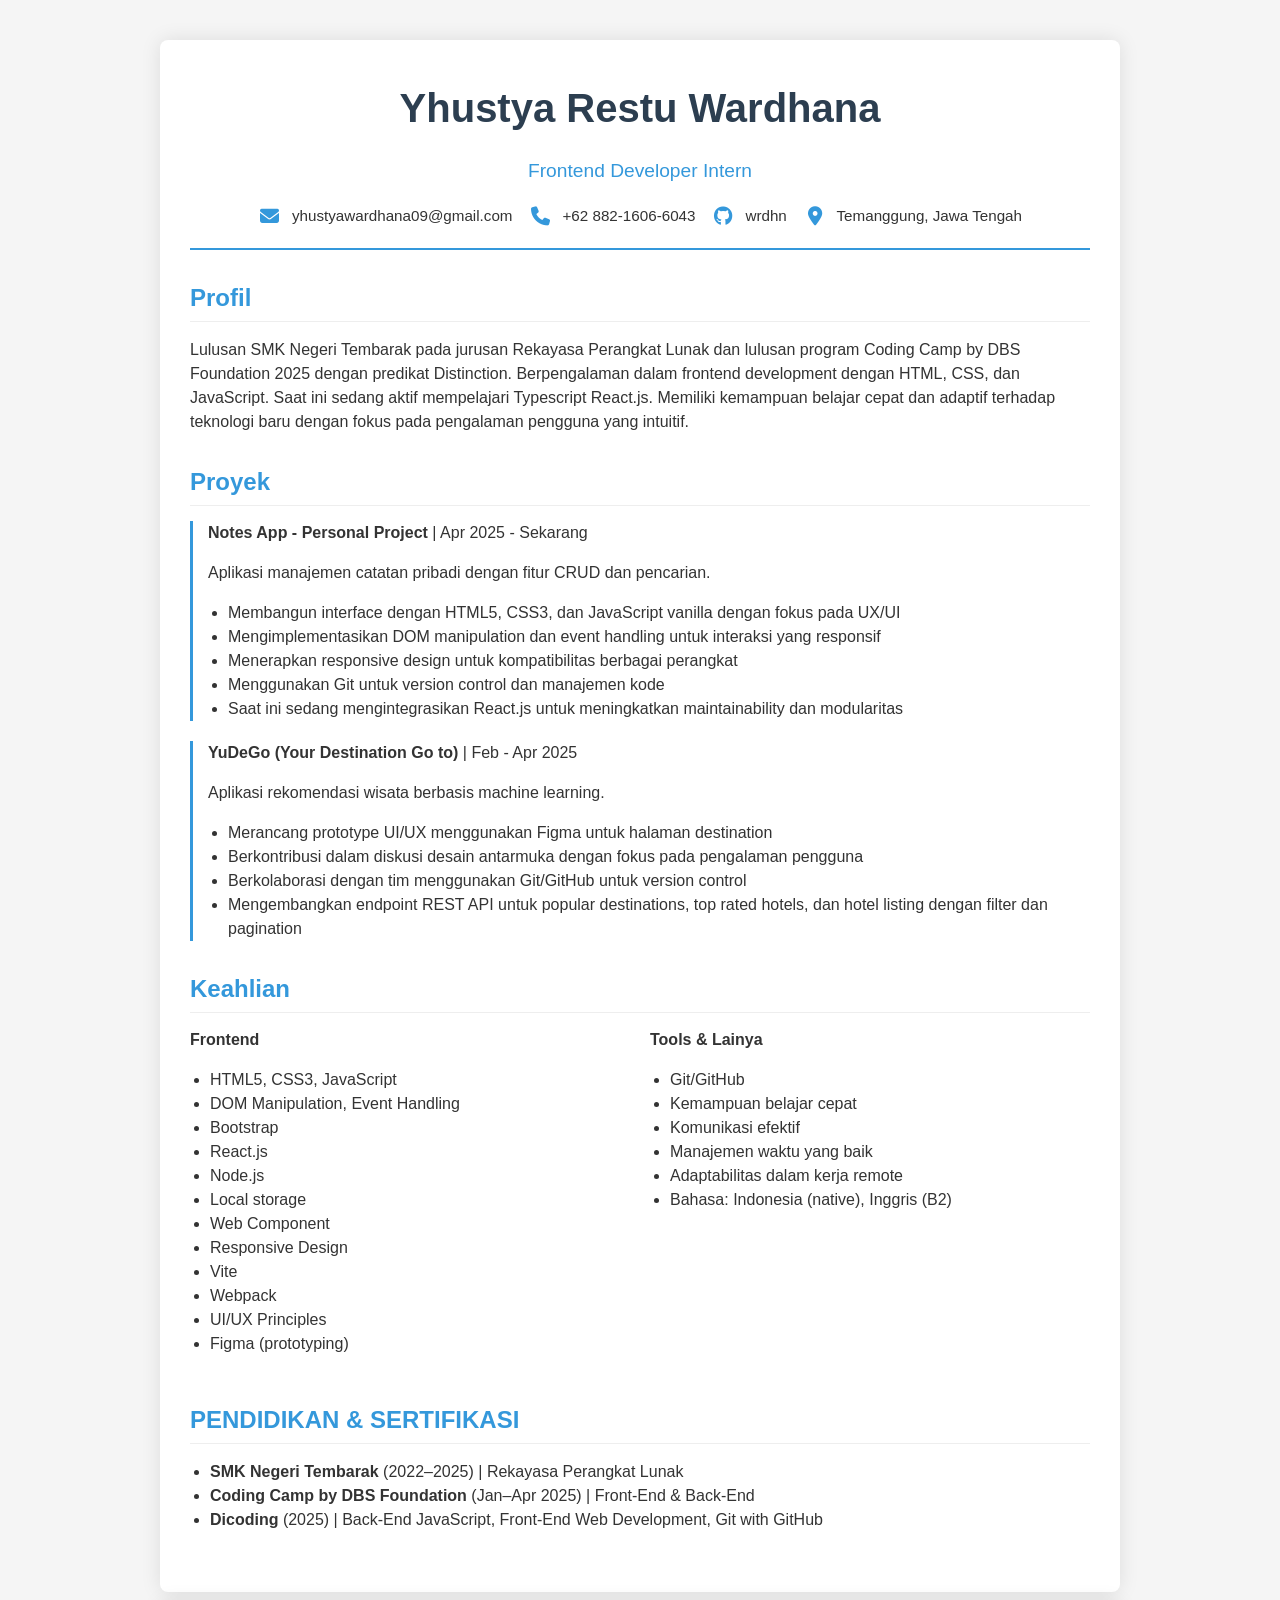
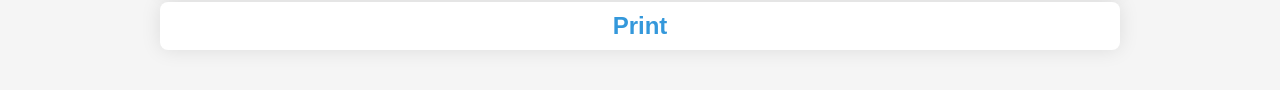
==== index.html @ 325cbacb "Refactor index.html for improved layout, responsiveness, and accessibility" ====
<!DOCTYPE html>
<html lang="id">
  <head>
    <meta charset="UTF-8" />
    <meta name="viewport" content="width=device-width, initial-scale=1.0" />
    <title>CV Yhustya Restu Wardhana - Frontend Developer</title>
    <link
      rel="stylesheet"
      href="https://cdnjs.cloudflare.com/ajax/libs/font-awesome/6.5.0/css/all.min.css"
    />
    <style>
      body {
        font-family: "Segoe UI", Tahoma, Geneva, Verdana, sans-serif;
        background-color: #f5f5f5;
        color: #333;
        line-height: 1.5;
        margin: 0;
        padding: 0;
      }

      .container {
        max-width: 900px;
        margin-inline: auto;
        margin-top: 40px;
        margin-bottom: 10px;
        padding: 30px;
        background-color: #fff;
        box-shadow: 0 0 20px rgba(0, 0, 0, 0.1);
        border-radius: 8px;
      }

      header {
        text-align: center;
        margin-bottom: 30px;
        border-bottom: 2px solid #3498db;
        padding-bottom: 20px;
      }

      h1 {
        margin-block: 0.5rem;
        font-size: 2.5rem;
        color: #2c3e50;
      }

      .subtitle {
        font-size: 1.2rem;
        color: #3498db;
      }

      .contact-info {
        display: flex;
        flex-wrap: wrap;
        justify-content: center;
        align-items: center;
        gap: 1rem;
        margin-top: 10px;
        font-size: 0.95rem;
        color: #555;
      }

      .contact-info i {
        color: #3498db;
        margin-right: 6px;
      }

      .nav-link a {
        text-decoration: none;
        color: #333;
      }

      section {
        margin-bottom: 30px;
      }

      h2 {
        font-size: 1.5rem;
        color: #3498db;
        border-bottom: 1px solid #eee;
        padding-bottom: 5px;
        margin-bottom: 15px;
      }

      .project {
        margin-bottom: 20px;
        border-left: 3px solid #3498db;
        padding-left: 15px;
      }

      ul {
        padding-left: 20px;
      }

      .skills-columns {
        display: grid;
        grid-template-columns: 1fr 1fr;
        gap: 20px;
      }

      .btn-container {
        display: flex;
        justify-content: center;
        margin-top: 10px;
        margin-bottom: 40px;
      }

      .btn-container button {
        width: 960px;
        margin-inline: auto;
        padding: 10px;
        font-size: 1.5rem;
        font-weight: 700;
        background-color: #fff;
        color: #3498db;
        border: 0;
        box-shadow: 0 0 20px rgba(0, 0, 0, 0.1);
        border-radius: 8px;
      }

      .btn-container button:hover {
        background-color: #e7e7e7;
        color: #3498dbb6;
      }

      @media print {
        body {
          font-family: 'Times New Roman', Times, serif;
        }
        button {
          display: none;
        }
      }

      @media (max-width: 768px) {
        .container {
          margin-block: 0;
        }
        .contact-info {
          gap: 10px;
        }

        .skills-columns {
          grid-template-columns: 1fr;
        }

        .btn-container {
        margin-block: 10px;
        margin-inline: 5px;
      }
      }
    </style>
  </head>
  <body>
    <main class="container">
      <header>
        <h1>Yhustya Restu Wardhana</h1>
        <p class="subtitle">Frontend Developer Intern</p>
        <div class="contact-info">
          <span class="nav-link">
            <a href="mailto:yhustyawardhana09@email.com">
              <i class="fas fa-envelope fa-fw fa-lg"></i>
              yhustyawardhana09@gmail.com
            </a>
          </span>

          <span class="nav-link">
            <a href="https://wa.me/6288216066043">
              <i class="fas fa-phone fa-fw fa-lg"></i> +62 882-1606-6043
            </a>
          </span>

          <span class="nav-link">
            <a href="https://github.com/wrdhn">
              <i class="fab fa-github fa-fw fa-lg"></i> wrdhn
            </a>
          </span>

          <span class="nav-link">
            <a href="https://www.google.com/maps/search/Temanggung">
              <i class="fas fa-map-marker-alt fa-fw fa-lg"></i> Temanggung, Jawa
              Tengah
            </a>
          </span>
        </div>
      </header>

      <section>
        <h2>Profil</h2>
        <p>
          Lulusan SMK Negeri Tembarak pada jurusan Rekayasa Perangkat Lunak dan
          lulusan program Coding Camp by DBS Foundation 2025 dengan predikat
          Distinction. Berpengalaman dalam frontend development dengan HTML,
          CSS, dan JavaScript. Saat ini sedang aktif mempelajari Typescript React.js. Memiliki kemampuan
          belajar cepat dan adaptif terhadap teknologi baru dengan fokus pada
          pengalaman pengguna yang intuitif.
        </p>
      </section>

      <section>
        <h2>Proyek</h2>

        <div class="project">
          <strong>Notes App - Personal Project</strong> | Apr 2025 - Sekarang
          <p>
            Aplikasi manajemen catatan pribadi dengan fitur CRUD dan pencarian.
          </p>
          <ul>
            <li>
              Membangun interface dengan HTML5, CSS3, dan JavaScript vanilla
              dengan fokus pada UX/UI
            </li>
            <li>
              Mengimplementasikan DOM manipulation dan event handling untuk
              interaksi yang responsif
            </li>
            <li>
              Menerapkan responsive design untuk kompatibilitas berbagai
              perangkat
            </li>
            <li>Menggunakan Git untuk version control dan manajemen kode</li>
            <li>
              Saat ini sedang mengintegrasikan React.js untuk meningkatkan
              maintainability dan modularitas
            </li>
          </ul>
        </div>

        <div class="project">
          <strong>YuDeGo (Your Destination Go to)</strong> | Feb - Apr 2025
          <p>Aplikasi rekomendasi wisata berbasis machine learning.</p>
          <ul>
            <li>
              Merancang prototype UI/UX menggunakan Figma untuk halaman
              destination
            </li>
            <li>
              Berkontribusi dalam diskusi desain antarmuka dengan fokus pada
              pengalaman pengguna
            </li>
            <li>
              Berkolaborasi dengan tim menggunakan Git/GitHub untuk version
              control
            </li>
            <li>
              Mengembangkan endpoint REST API untuk popular destinations, top
              rated hotels, dan hotel listing dengan filter dan pagination
            </li>
          </ul>
        </div>
      </section>

      <section>
        <h2>Keahlian</h2>
        <div class="skills-columns">
          <div>
            <strong>Frontend </strong>
            <ul>
              <li>HTML5, CSS3, JavaScript</li>
              <li>DOM Manipulation, Event Handling</li>
              <li>Bootstrap</li>
              <li>React.js</li>
              <li>Node.js</li>
              <li>Local storage</li>
              <li>Web Component</li>
              <li>Responsive Design</li>
              <li>Vite</li>
              <li>Webpack</li>
              <li>UI/UX Principles</li>
              <li>Figma (prototyping)</li>
            </ul>
          </div>
          <div>
            <strong>Tools & Lainya</strong>
            <ul>
              <li>Git/GitHub</li>
              <li>Kemampuan belajar cepat</li>
              <li>Komunikasi efektif</li>
              <li>Manajemen waktu yang baik</li>
              <li>Adaptabilitas dalam kerja remote</li>
              <li>Bahasa: Indonesia (native), Inggris (B2)</li>
            </ul>
          </div>
        </div>
      </section>

      <section>
        <h2>PENDIDIKAN & SERTIFIKASI</h2>
        <ul>
          <li>
            <strong>SMK Negeri Tembarak</strong> (2022–2025) | Rekayasa
            Perangkat Lunak
          </li>
          <li>
            <strong>Coding Camp by DBS Foundation</strong> (Jan–Apr 2025) |
            Front-End & Back-End
          </li>
          <li>
            <strong>Dicoding</strong> (2025) | Back-End JavaScript, Front-End
            Web Development, Git with GitHub
          </li>
        </ul>
      </section>
    </main>
          <div class="btn-container">
        <button onclick="window.print()">Print</button>
      </div>

  </body>
</html>
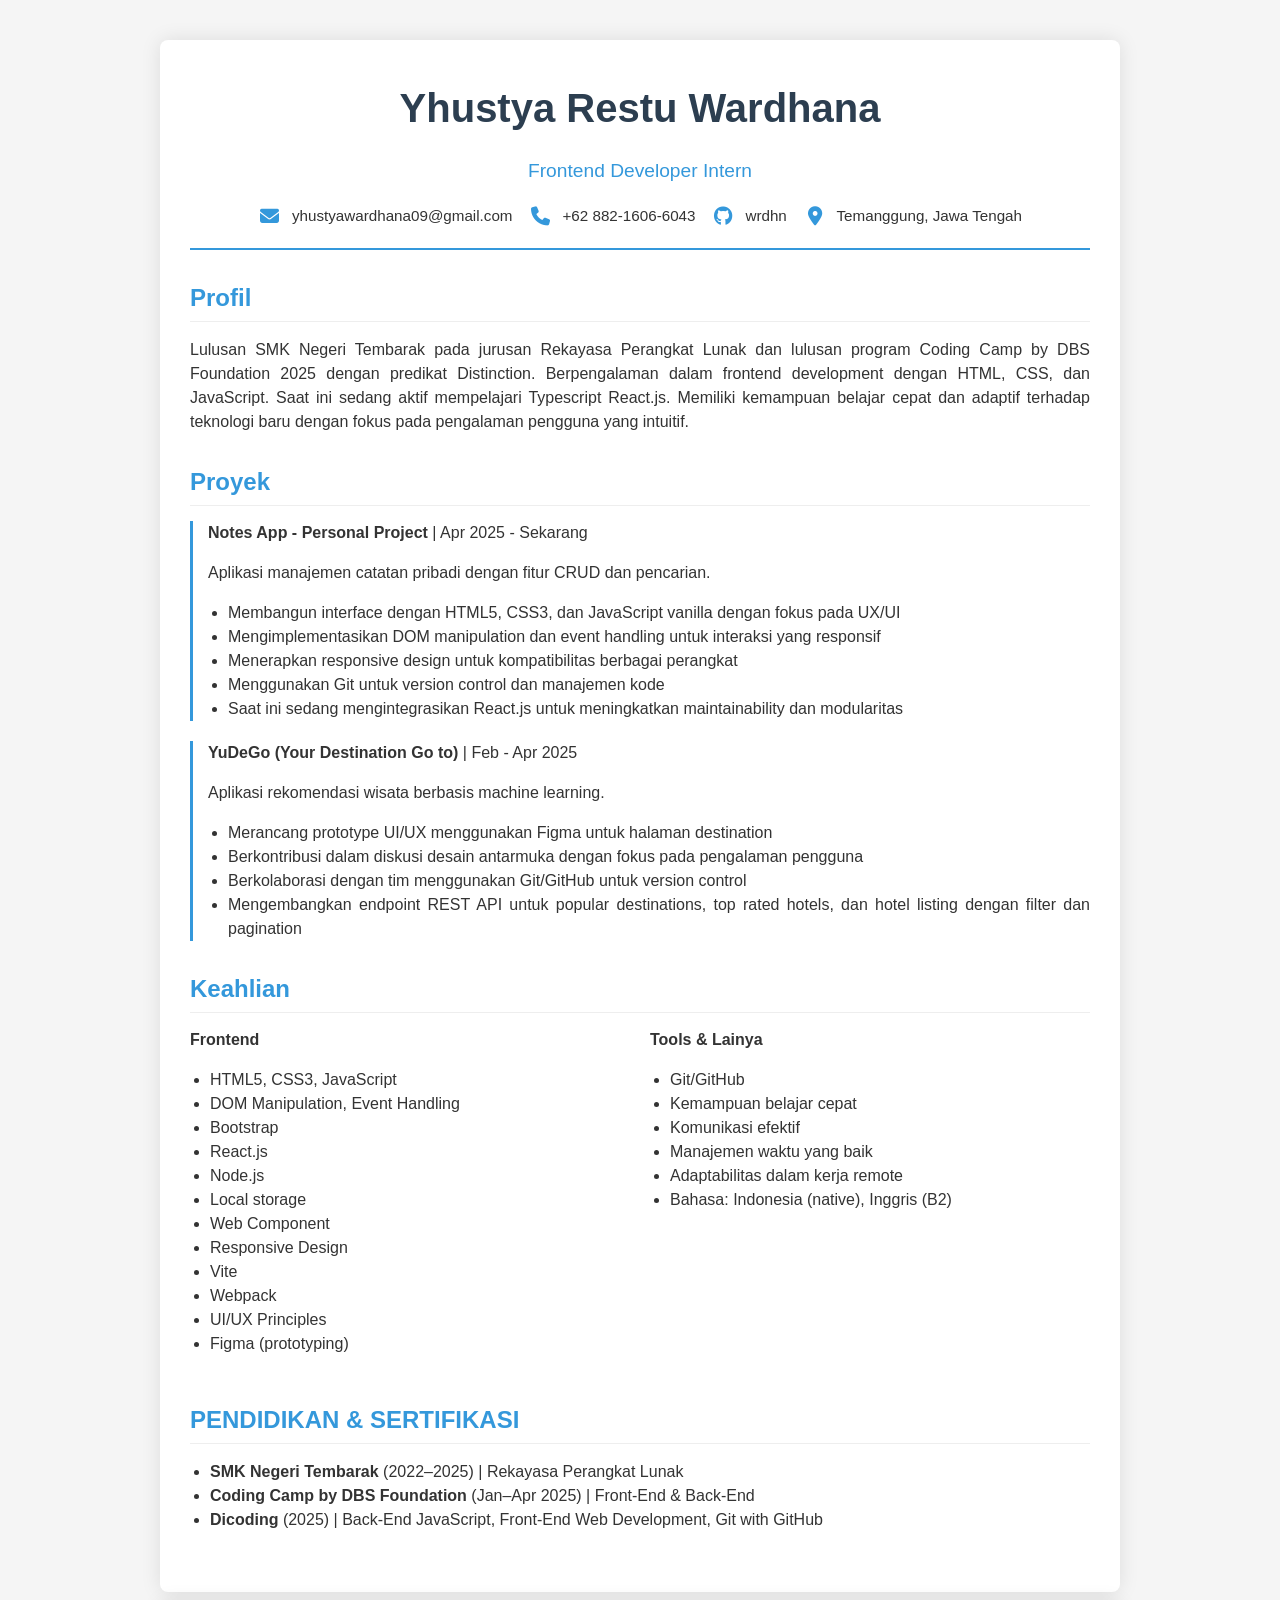
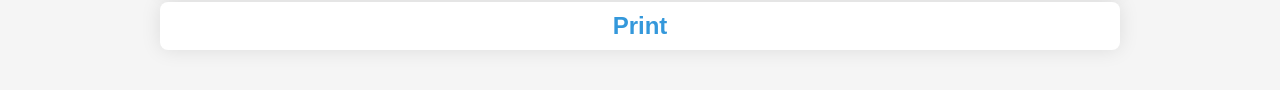
==== commit df86c443: "Refactor index.html for improved print styles, contact info layout, and text formatting" ====
--- a/index.html
+++ b/index.html
@@ -16,6 +16,7 @@
         line-height: 1.5;
         margin: 0;
         padding: 0;
+        text-align: justify;
       }
 
       .container {
@@ -123,8 +124,18 @@
 
       @media print {
         body {
-          font-family: 'Times New Roman', Times, serif;
-        }
+          font-family: "Times New Roman", Times, serif;
+        }
+        .contact-info {
+          flex-wrap: nowrap;
+          gap: 0.5;
+        }
+
+      .contact-info i {
+        margin-right: 2px;
+        font-size: 1rem;
+      }
+
         button {
           display: none;
         }
@@ -143,9 +154,9 @@
         }
 
         .btn-container {
-        margin-block: 10px;
-        margin-inline: 5px;
-      }
+          margin-block: 10px;
+          margin-inline: 5px;
+        }
       }
     </style>
   </head>
@@ -189,9 +200,9 @@
           Lulusan SMK Negeri Tembarak pada jurusan Rekayasa Perangkat Lunak dan
           lulusan program Coding Camp by DBS Foundation 2025 dengan predikat
           Distinction. Berpengalaman dalam frontend development dengan HTML,
-          CSS, dan JavaScript. Saat ini sedang aktif mempelajari Typescript React.js. Memiliki kemampuan
-          belajar cepat dan adaptif terhadap teknologi baru dengan fokus pada
-          pengalaman pengguna yang intuitif.
+          CSS, dan JavaScript. Saat ini sedang aktif mempelajari Typescript
+          React.js. Memiliki kemampuan belajar cepat dan adaptif terhadap
+          teknologi baru dengan fokus pada pengalaman pengguna yang intuitif.
         </p>
       </section>
 
@@ -300,9 +311,8 @@
         </ul>
       </section>
     </main>
-          <div class="btn-container">
-        <button onclick="window.print()">Print</button>
-      </div>
-
+    <div class="btn-container">
+      <button onclick="window.print()">Print</button>
+    </div>
   </body>
 </html>
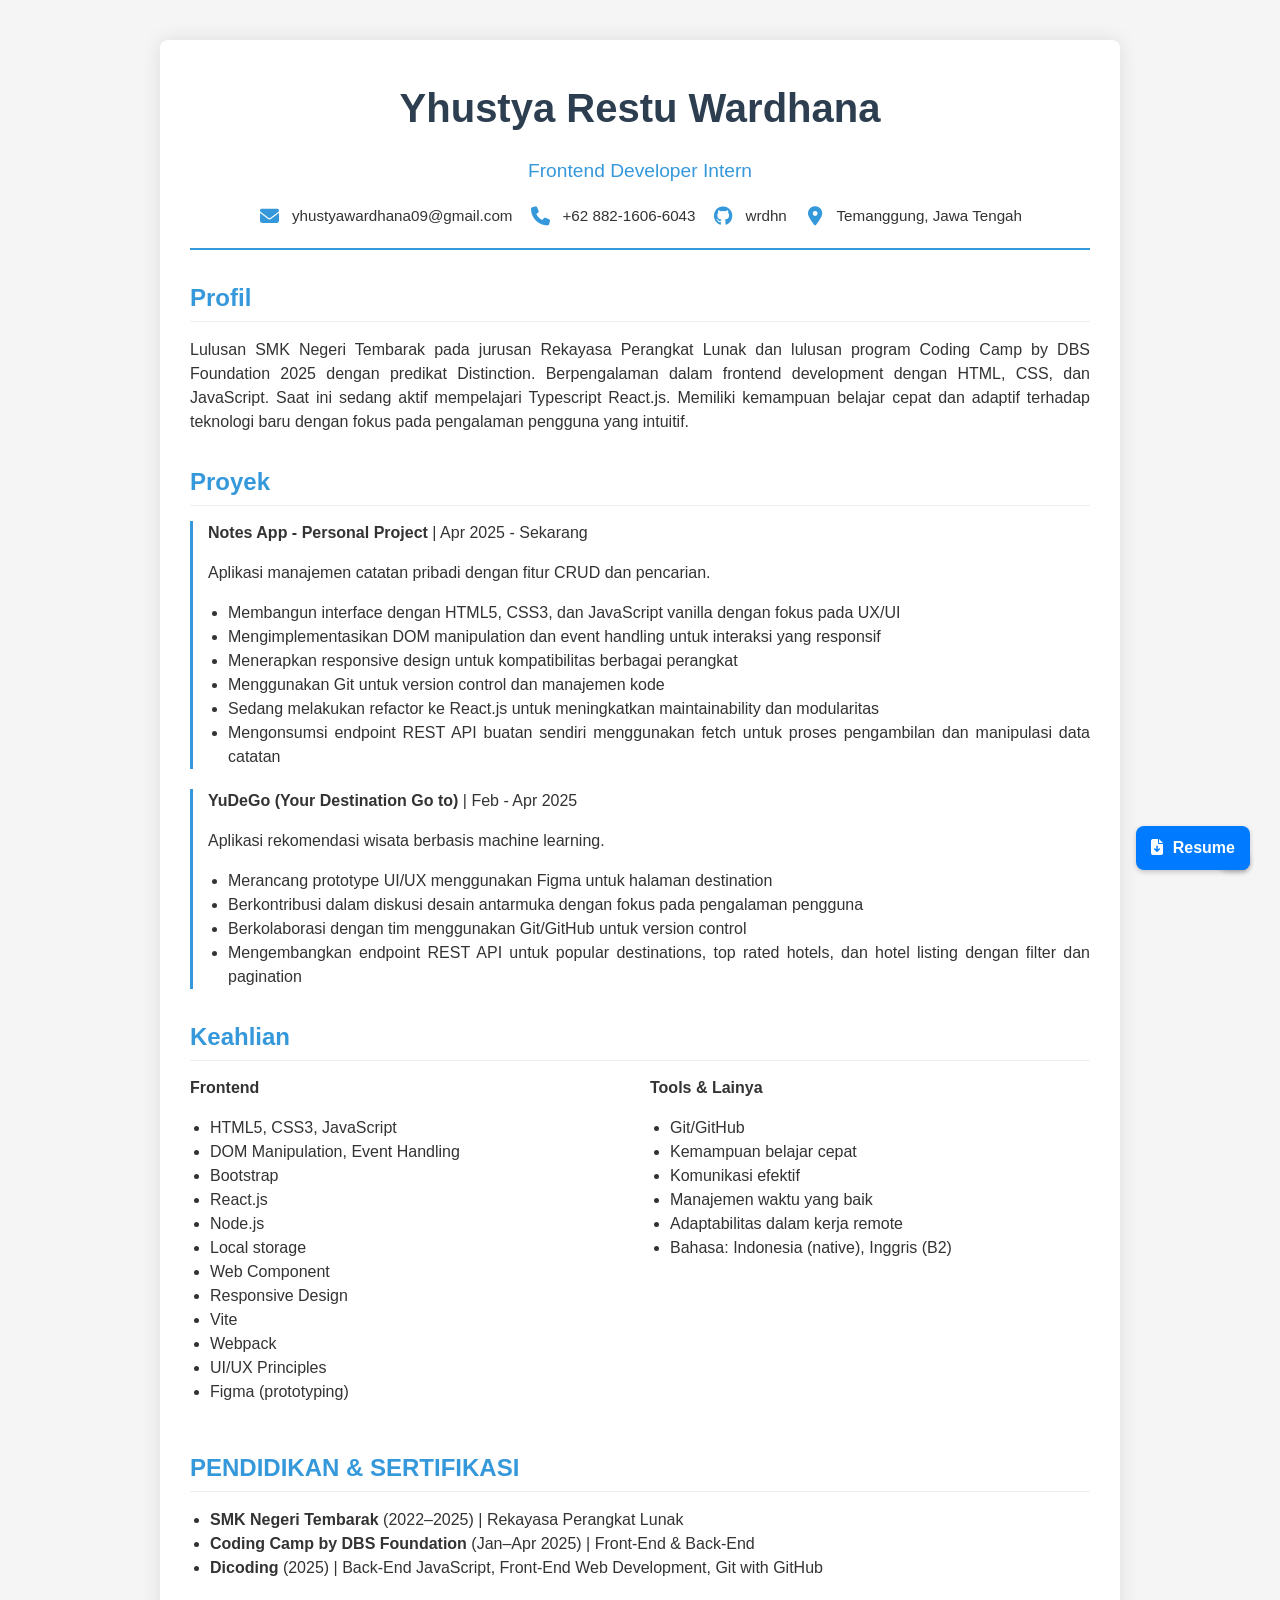
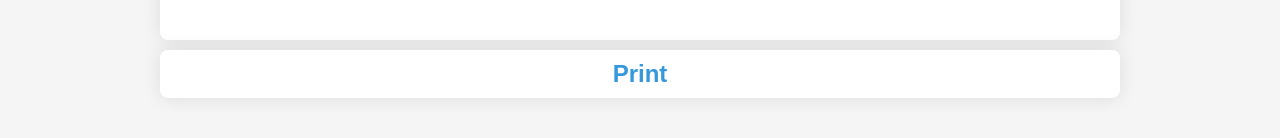
==== commit 2b0119e2: "Add resume PDF, refactor index.html for download button, and implement print functionality" ====
--- a/index.html
+++ b/index.html
@@ -8,157 +8,7 @@
       rel="stylesheet"
       href="https://cdnjs.cloudflare.com/ajax/libs/font-awesome/6.5.0/css/all.min.css"
     />
-    <style>
-      body {
-        font-family: "Segoe UI", Tahoma, Geneva, Verdana, sans-serif;
-        background-color: #f5f5f5;
-        color: #333;
-        line-height: 1.5;
-        margin: 0;
-        padding: 0;
-        text-align: justify;
-      }
-
-      .container {
-        max-width: 900px;
-        margin-inline: auto;
-        margin-top: 40px;
-        margin-bottom: 10px;
-        padding: 30px;
-        background-color: #fff;
-        box-shadow: 0 0 20px rgba(0, 0, 0, 0.1);
-        border-radius: 8px;
-      }
-
-      header {
-        text-align: center;
-        margin-bottom: 30px;
-        border-bottom: 2px solid #3498db;
-        padding-bottom: 20px;
-      }
-
-      h1 {
-        margin-block: 0.5rem;
-        font-size: 2.5rem;
-        color: #2c3e50;
-      }
-
-      .subtitle {
-        font-size: 1.2rem;
-        color: #3498db;
-      }
-
-      .contact-info {
-        display: flex;
-        flex-wrap: wrap;
-        justify-content: center;
-        align-items: center;
-        gap: 1rem;
-        margin-top: 10px;
-        font-size: 0.95rem;
-        color: #555;
-      }
-
-      .contact-info i {
-        color: #3498db;
-        margin-right: 6px;
-      }
-
-      .nav-link a {
-        text-decoration: none;
-        color: #333;
-      }
-
-      section {
-        margin-bottom: 30px;
-      }
-
-      h2 {
-        font-size: 1.5rem;
-        color: #3498db;
-        border-bottom: 1px solid #eee;
-        padding-bottom: 5px;
-        margin-bottom: 15px;
-      }
-
-      .project {
-        margin-bottom: 20px;
-        border-left: 3px solid #3498db;
-        padding-left: 15px;
-      }
-
-      ul {
-        padding-left: 20px;
-      }
-
-      .skills-columns {
-        display: grid;
-        grid-template-columns: 1fr 1fr;
-        gap: 20px;
-      }
-
-      .btn-container {
-        display: flex;
-        justify-content: center;
-        margin-top: 10px;
-        margin-bottom: 40px;
-      }
-
-      .btn-container button {
-        width: 960px;
-        margin-inline: auto;
-        padding: 10px;
-        font-size: 1.5rem;
-        font-weight: 700;
-        background-color: #fff;
-        color: #3498db;
-        border: 0;
-        box-shadow: 0 0 20px rgba(0, 0, 0, 0.1);
-        border-radius: 8px;
-      }
-
-      .btn-container button:hover {
-        background-color: #e7e7e7;
-        color: #3498dbb6;
-      }
-
-      @media print {
-        body {
-          font-family: "Times New Roman", Times, serif;
-        }
-        .contact-info {
-          flex-wrap: nowrap;
-          gap: 0.5;
-        }
-
-      .contact-info i {
-        margin-right: 2px;
-        font-size: 1rem;
-      }
-
-        button {
-          display: none;
-        }
-      }
-
-      @media (max-width: 768px) {
-        .container {
-          margin-block: 0;
-        }
-        .contact-info {
-          gap: 10px;
-        }
-
-        .skills-columns {
-          grid-template-columns: 1fr;
-        }
-
-        .btn-container {
-          margin-block: 10px;
-          margin-inline: 5px;
-        }
-      }
-    </style>
+    <link rel="stylesheet" href="./src/css/style.css">
   </head>
   <body>
     <main class="container">
@@ -229,8 +79,10 @@
             </li>
             <li>Menggunakan Git untuk version control dan manajemen kode</li>
             <li>
-              Saat ini sedang mengintegrasikan React.js untuk meningkatkan
-              maintainability dan modularitas
+              Sedang melakukan refactor ke React.js untuk meningkatkan maintainability dan modularitas
+            </li>
+            <li>
+              Mengonsumsi endpoint REST API buatan sendiri menggunakan fetch untuk proses pengambilan dan manipulasi data catatan
             </li>
           </ul>
         </div>
@@ -311,8 +163,16 @@
         </ul>
       </section>
     </main>
-    <div class="btn-container">
+    <div class="download-btn">
+      <a href="CV_YHUSTYA_FRONTEND_DEVELOPER_INTERN.pdf" download class="download-btn">
+        <i class="fa-solid fa-file-arrow-down"></i>
+        Resume
+      </a>
+    </div>
+
+    <div class="print-btn">
       <button onclick="window.print()">Print</button>
     </div>
+    <script src="./src/js/main.js"></script>
   </body>
 </html>
--- a/src/css/style.css
+++ b/src/css/style.css
@@ -0,0 +1,182 @@
+      body {
+        font-family: "Segoe UI", Tahoma, Geneva, Verdana, sans-serif;
+        background-color: #f5f5f5;
+        color: #333;
+        line-height: 1.5;
+        margin: 0;
+        padding: 0;
+        text-align: justify;
+      }
+
+      .container {
+        max-width: 900px;
+        margin-inline: auto;
+        margin-top: 40px;
+        margin-bottom: 10px;
+        padding: 30px;
+        background-color: #fff;
+        box-shadow: 0 0 20px rgba(0, 0, 0, 0.1);
+        border-radius: 8px;
+      }
+
+      header {
+        text-align: center;
+        margin-bottom: 30px;
+        border-bottom: 2px solid #3498db;
+        padding-bottom: 20px;
+      }
+
+      h1 {
+        margin-block: 0.5rem;
+        font-size: 2.5rem;
+        color: #2c3e50;
+      }
+
+      .subtitle {
+        font-size: 1.2rem;
+        color: #3498db;
+      }
+
+      .contact-info {
+        display: flex;
+        flex-wrap: wrap;
+        justify-content: center;
+        align-items: center;
+        gap: 1rem;
+        margin-top: 10px;
+        font-size: 0.95rem;
+        color: #555;
+      }
+
+      .contact-info i {
+        color: #3498db;
+        margin-right: 6px;
+      }
+
+      .nav-link a {
+        text-decoration: none;
+        color: #333;
+      }
+
+      section {
+        margin-bottom: 30px;
+      }
+
+      h2 {
+        font-size: 1.5rem;
+        color: #3498db;
+        border-bottom: 1px solid #eee;
+        padding-bottom: 5px;
+        margin-bottom: 15px;
+        text-align: left;
+      }
+
+      .project {
+        margin-bottom: 20px;
+        border-left: 3px solid #3498db;
+        padding-left: 15px;
+      }
+
+      ul {
+        padding-left: 20px;
+      }
+
+      .skills-columns {
+        display: grid;
+        grid-template-columns: 1fr 1fr;
+        gap: 20px;
+      }
+
+      .print-btn {
+        display: flex;
+        justify-content: center;
+        margin-top: 10px;
+        margin-bottom: 40px;
+      }
+
+      .print-btn button {
+        width: 960px;
+        margin-inline: auto;
+        padding: 10px;
+        font-size: 1.5rem;
+        font-weight: 700;
+        background-color: #fff;
+        color: #3498db;
+        border: 0;
+        box-shadow: 0 0 20px rgba(0, 0, 0, 0.1);
+        transition: background-color 0.2s ease;
+        border-radius: 8px;
+      }
+
+      .print-btn button:hover {
+        background-color: #e7e7e7;
+        color: #3498dbb6;
+      }
+
+      .download-btn {
+        position: relative;
+      }
+
+      .download-btn {
+        position: fixed;
+        bottom: 30px;
+        right: 30px;
+        z-index: 9999;
+        padding: 10px 15px;
+        background-color: #007bff;
+        color: white;
+        text-decoration: none;
+        border-radius: 8px;
+        font-weight: bold;
+        box-shadow: 0 2px 5px rgba(0, 0, 0, 0.2);
+        transition: background-color 0.2s ease;
+      }
+
+      .download-btn:hover {
+        background-color: #0056b3;
+      }
+
+      .download-btn i {
+        margin-right: 5px;
+      }
+
+      @media print {
+        body {
+          font-family: "Times New Roman", Times, serif;
+        }
+
+        .container {
+          box-shadow: none;
+        }
+        .contact-info {
+          flex-wrap: nowrap;
+          gap: 0.5;
+        }
+
+        .contact-info i {
+          margin-right: 2px;
+          font-size: 1rem;
+        }
+
+        button {
+          display: none;
+        }
+      }
+
+      @media (max-width: 768px) {
+        .container {
+          margin-block: 0;
+        }
+        .contact-info {
+          gap: 10px;
+        }
+
+        .skills-columns {
+          grid-template-columns: 1fr;
+        }
+
+        .print-btn {
+          margin-block: 10px;
+          margin-inline: 5px;
+        }
+      }
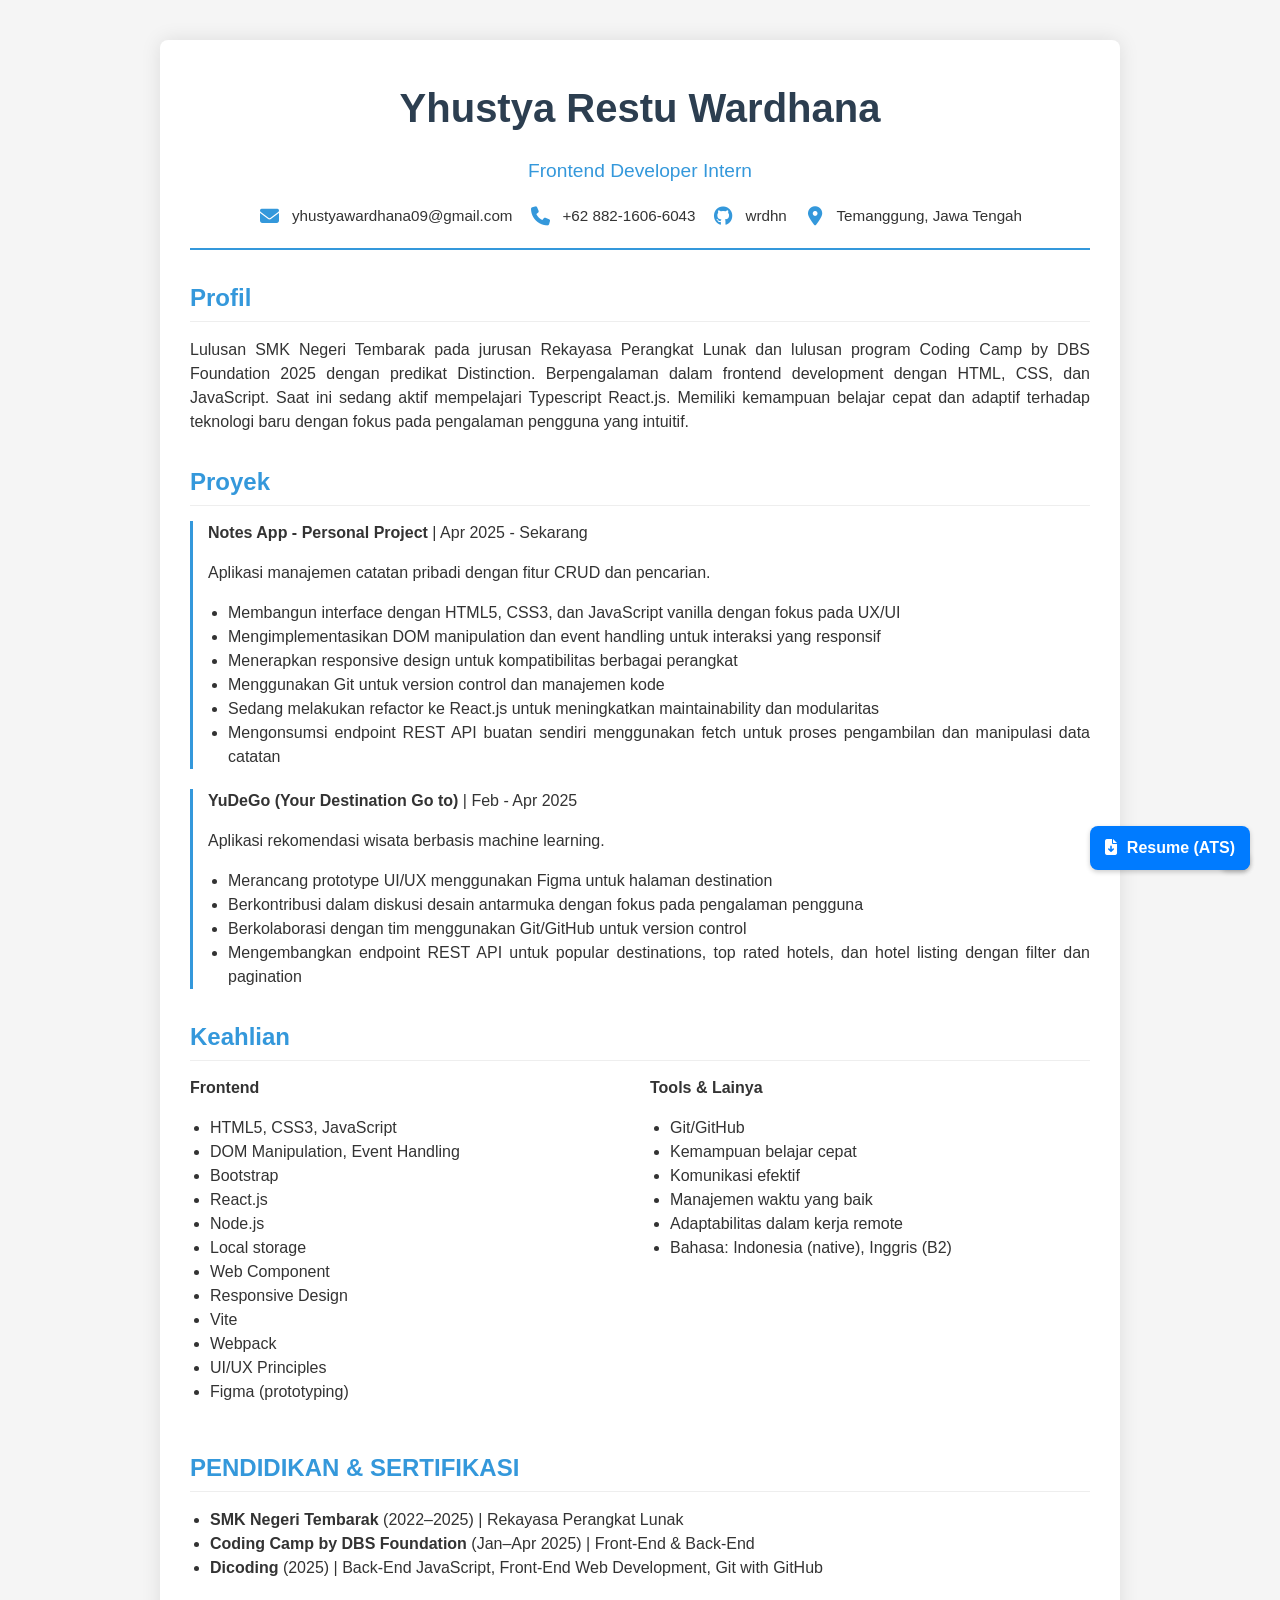
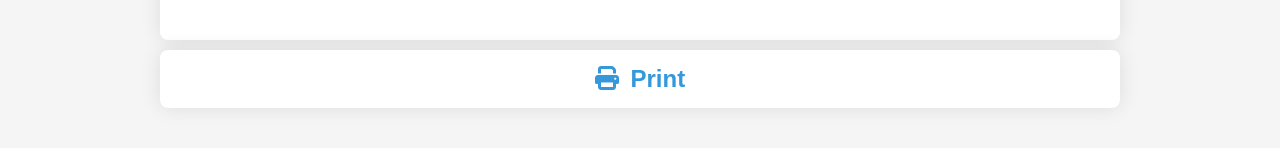
==== commit 65c534af: "Refactor index.html and main.js for improved layout, button functionality, and code readability" ====
--- a/index.html
+++ b/index.html
@@ -8,7 +8,7 @@
       rel="stylesheet"
       href="https://cdnjs.cloudflare.com/ajax/libs/font-awesome/6.5.0/css/all.min.css"
     />
-    <link rel="stylesheet" href="./src/css/style.css">
+    <link rel="stylesheet" href="./src/css/style.css" />
   </head>
   <body>
     <main class="container">
@@ -79,10 +79,12 @@
             </li>
             <li>Menggunakan Git untuk version control dan manajemen kode</li>
             <li>
-              Sedang melakukan refactor ke React.js untuk meningkatkan maintainability dan modularitas
+              Sedang melakukan refactor ke React.js untuk meningkatkan
+              maintainability dan modularitas
             </li>
             <li>
-              Mengonsumsi endpoint REST API buatan sendiri menggunakan fetch untuk proses pengambilan dan manipulasi data catatan
+              Mengonsumsi endpoint REST API buatan sendiri menggunakan fetch
+              untuk proses pengambilan dan manipulasi data catatan
             </li>
           </ul>
         </div>
@@ -164,14 +166,21 @@
       </section>
     </main>
     <div class="download-btn">
-      <a href="CV_YHUSTYA_FRONTEND_DEVELOPER_INTERN.pdf" download class="download-btn">
+      <a
+        href="CV_YHUSTYA_FRONTEND_DEVELOPER_INTERN.pdf"
+        download
+        class="download-btn"
+      >
         <i class="fa-solid fa-file-arrow-down"></i>
-        Resume
+        Resume (ATS)
       </a>
     </div>
 
     <div class="print-btn">
-      <button onclick="window.print()">Print</button>
+      <button onclick="window.print()">
+        <i class="fa-solid fa-print"></i>
+        Print
+      </button>
     </div>
     <script src="./src/js/main.js"></script>
   </body>
--- a/src/css/style.css
+++ b/src/css/style.css
@@ -1,182 +1,186 @@
-      body {
-        font-family: "Segoe UI", Tahoma, Geneva, Verdana, sans-serif;
-        background-color: #f5f5f5;
-        color: #333;
-        line-height: 1.5;
-        margin: 0;
-        padding: 0;
-        text-align: justify;
-      }
+body {
+  font-family: "Segoe UI", Tahoma, Geneva, Verdana, sans-serif;
+  background-color: #f5f5f5;
+  color: #333;
+  line-height: 1.5;
+  margin: 0;
+  padding: 0;
+  text-align: justify;
+}
 
-      .container {
-        max-width: 900px;
-        margin-inline: auto;
-        margin-top: 40px;
-        margin-bottom: 10px;
-        padding: 30px;
-        background-color: #fff;
-        box-shadow: 0 0 20px rgba(0, 0, 0, 0.1);
-        border-radius: 8px;
-      }
+.container {
+  max-width: 900px;
+  margin-inline: auto;
+  margin-top: 40px;
+  margin-bottom: 10px;
+  padding: 30px;
+  background-color: #fff;
+  box-shadow: 0 0 20px rgba(0, 0, 0, 0.1);
+  border-radius: 8px;
+}
 
-      header {
-        text-align: center;
-        margin-bottom: 30px;
-        border-bottom: 2px solid #3498db;
-        padding-bottom: 20px;
-      }
+header {
+  text-align: center;
+  margin-bottom: 30px;
+  border-bottom: 2px solid #3498db;
+  padding-bottom: 20px;
+}
 
-      h1 {
-        margin-block: 0.5rem;
-        font-size: 2.5rem;
-        color: #2c3e50;
-      }
+h1 {
+  margin-block: 0.5rem;
+  font-size: 2.5rem;
+  color: #2c3e50;
+}
 
-      .subtitle {
-        font-size: 1.2rem;
-        color: #3498db;
-      }
+.subtitle {
+  font-size: 1.2rem;
+  color: #3498db;
+}
 
-      .contact-info {
-        display: flex;
-        flex-wrap: wrap;
-        justify-content: center;
-        align-items: center;
-        gap: 1rem;
-        margin-top: 10px;
-        font-size: 0.95rem;
-        color: #555;
-      }
+.contact-info {
+  display: flex;
+  flex-wrap: wrap;
+  justify-content: center;
+  align-items: center;
+  gap: 1rem;
+  margin-top: 10px;
+  font-size: 0.95rem;
+  color: #555;
+}
 
-      .contact-info i {
-        color: #3498db;
-        margin-right: 6px;
-      }
+.contact-info i {
+  color: #3498db;
+  margin-right: 6px;
+}
 
-      .nav-link a {
-        text-decoration: none;
-        color: #333;
-      }
+.nav-link a {
+  text-decoration: none;
+  color: #333;
+}
 
-      section {
-        margin-bottom: 30px;
-      }
+section {
+  margin-bottom: 30px;
+}
 
-      h2 {
-        font-size: 1.5rem;
-        color: #3498db;
-        border-bottom: 1px solid #eee;
-        padding-bottom: 5px;
-        margin-bottom: 15px;
-        text-align: left;
-      }
+h2 {
+  font-size: 1.5rem;
+  color: #3498db;
+  border-bottom: 1px solid #eee;
+  padding-bottom: 5px;
+  margin-bottom: 15px;
+  text-align: left;
+}
 
-      .project {
-        margin-bottom: 20px;
-        border-left: 3px solid #3498db;
-        padding-left: 15px;
-      }
+.project {
+  margin-bottom: 20px;
+  border-left: 3px solid #3498db;
+  padding-left: 15px;
+}
 
-      ul {
-        padding-left: 20px;
-      }
+ul {
+  padding-left: 20px;
+}
 
-      .skills-columns {
-        display: grid;
-        grid-template-columns: 1fr 1fr;
-        gap: 20px;
-      }
+.skills-columns {
+  display: grid;
+  grid-template-columns: 1fr 1fr;
+  gap: 20px;
+}
 
-      .print-btn {
-        display: flex;
-        justify-content: center;
-        margin-top: 10px;
-        margin-bottom: 40px;
-      }
+.print-btn {
+  display: flex;
+  justify-content: center;
+  margin-top: 10px;
+  margin-bottom: 40px;
+}
 
-      .print-btn button {
-        width: 960px;
-        margin-inline: auto;
-        padding: 10px;
-        font-size: 1.5rem;
-        font-weight: 700;
-        background-color: #fff;
-        color: #3498db;
-        border: 0;
-        box-shadow: 0 0 20px rgba(0, 0, 0, 0.1);
-        transition: background-color 0.2s ease;
-        border-radius: 8px;
-      }
+.print-btn button {
+  width: 960px;
+  margin-inline: auto;
+  padding: 15px;
+  font-size: 1.5rem;
+  font-weight: 700;
+  background-color: #fff;
+  color: #3498db;
+  border: 0;
+  box-shadow: 0 0 20px rgba(0, 0, 0, 0.1);
+  transition: background-color 0.2s ease;
+  border-radius: 8px;
+}
 
-      .print-btn button:hover {
-        background-color: #e7e7e7;
-        color: #3498dbb6;
-      }
+.print-btn button:hover {
+  background-color: #e7e7e7;
+  color: #3498dbb6;
+}
 
-      .download-btn {
-        position: relative;
-      }
+.print-btn i {
+  margin-right: 5px;
+}
 
-      .download-btn {
-        position: fixed;
-        bottom: 30px;
-        right: 30px;
-        z-index: 9999;
-        padding: 10px 15px;
-        background-color: #007bff;
-        color: white;
-        text-decoration: none;
-        border-radius: 8px;
-        font-weight: bold;
-        box-shadow: 0 2px 5px rgba(0, 0, 0, 0.2);
-        transition: background-color 0.2s ease;
-      }
+.download-btn {
+  position: relative;
+}
 
-      .download-btn:hover {
-        background-color: #0056b3;
-      }
+.download-btn {
+  position: fixed;
+  bottom: 30px;
+  right: 30px;
+  z-index: 9999;
+  padding: 10px 15px;
+  background-color: #007bff;
+  color: white;
+  text-decoration: none;
+  border-radius: 8px;
+  font-weight: bold;
+  box-shadow: 0 2px 5px rgba(0, 0, 0, 0.2);
+  transition: background-color 0.2s ease;
+}
 
-      .download-btn i {
-        margin-right: 5px;
-      }
+.download-btn:hover {
+  background-color: #0056b3;
+}
 
-      @media print {
-        body {
-          font-family: "Times New Roman", Times, serif;
-        }
+.download-btn i {
+  margin-right: 5px;
+}
 
-        .container {
-          box-shadow: none;
-        }
-        .contact-info {
-          flex-wrap: nowrap;
-          gap: 0.5;
-        }
+@media print {
+  body {
+    font-family: "Times New Roman", Times, serif;
+  }
 
-        .contact-info i {
-          margin-right: 2px;
-          font-size: 1rem;
-        }
+  .container {
+    box-shadow: none;
+  }
+  .contact-info {
+    flex-wrap: nowrap;
+    gap: 0.5;
+  }
 
-        button {
-          display: none;
-        }
-      }
+  .contact-info i {
+    margin-right: 2px;
+    font-size: 1rem;
+  }
 
-      @media (max-width: 768px) {
-        .container {
-          margin-block: 0;
-        }
-        .contact-info {
-          gap: 10px;
-        }
+  button {
+    display: none;
+  }
+}
 
-        .skills-columns {
-          grid-template-columns: 1fr;
-        }
+@media (max-width: 768px) {
+  .container {
+    margin-block: 0;
+  }
+  .contact-info {
+    gap: 10px;
+  }
 
-        .print-btn {
-          margin-block: 10px;
-          margin-inline: 5px;
-        }
-      }
+  .skills-columns {
+    grid-template-columns: 1fr;
+  }
+
+  .print-btn {
+    margin-block: 10px;
+    margin-inline: 5px;
+  }
+}
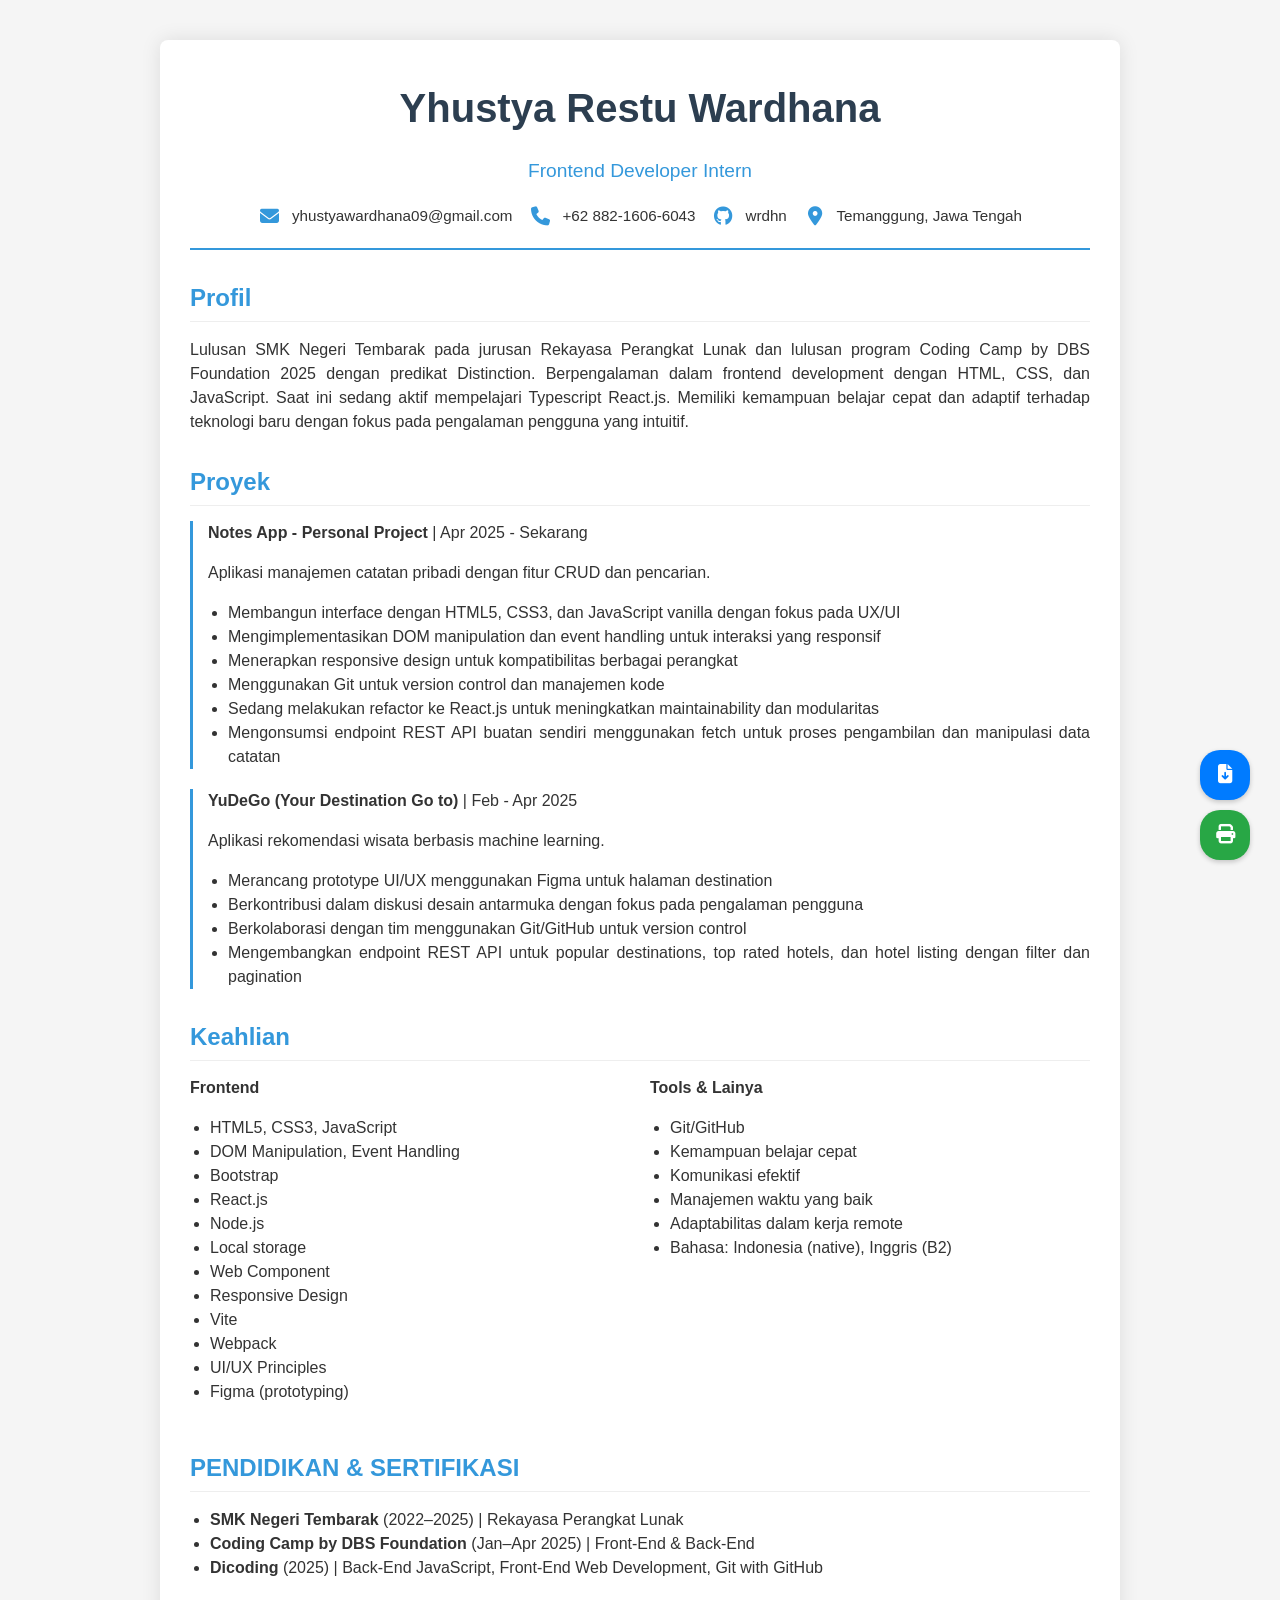
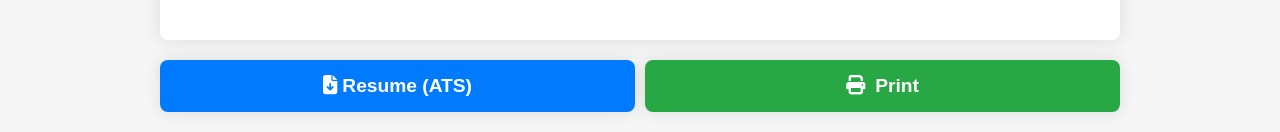
==== commit 5c3dd1d1: "Refactor index.html and style.css for improved button layout and functionality; update main.js for a" ====
--- a/index.html
+++ b/index.html
@@ -165,23 +165,30 @@
         </ul>
       </section>
     </main>
-    <div class="download-btn">
-      <a
-        href="CV_YHUSTYA_FRONTEND_DEVELOPER_INTERN.pdf"
-        download
-        class="download-btn"
-      >
-        <i class="fa-solid fa-file-arrow-down"></i>
-        Resume (ATS)
-      </a>
-    </div>
+    <div class="action-buttons">
+      <button class="btn-download">
+        <a href="CV_YHUSTYA_FRONTEND_DEVELOPER_INTERN.pdf" download>
+          <i class="fa-solid fa-file-arrow-down"></i>
+          Resume (ATS)
+        </a>
+      </button>
 
-    <div class="print-btn">
-      <button onclick="window.print()">
+      <button onclick="window.print()" class="btn-print">
         <i class="fa-solid fa-print"></i>
         Print
       </button>
     </div>
+
+    <button class="floating-btn download">
+      <a href="CV_YHUSTYA_FRONTEND_DEVELOPER_INTERN.pdf" download>
+        <i class="fa-solid fa-file-arrow-down"></i>
+      </a>
+    </button>
+
+    <button onclick="window.print()" class="floating-btn print">
+      <i class="fa-solid fa-print"></i>
+    </button>
+
     <script src="./src/js/main.js"></script>
   </body>
 </html>
--- a/src/css/style.css
+++ b/src/css/style.css
@@ -87,61 +87,84 @@
   gap: 20px;
 }
 
-.print-btn {
-  display: flex;
-  justify-content: center;
-  margin-top: 10px;
-  margin-bottom: 40px;
-}
-
-.print-btn button {
-  width: 960px;
-  margin-inline: auto;
-  padding: 15px;
-  font-size: 1.5rem;
-  font-weight: 700;
-  background-color: #fff;
-  color: #3498db;
-  border: 0;
-  box-shadow: 0 0 20px rgba(0, 0, 0, 0.1);
+.action-buttons {
+  max-width: 960px;
+  display: flex;
+  justify-content: center;
+  gap: 10px;
+  margin: 20px auto;
+  flex-wrap: wrap;
+}
+
+.btn-download,
+.btn-print {
+  min-width: 300px;
+  flex: 1;
+  padding: 15px 25px;
+  font-size: 1.2rem;
+  font-weight: bold;
+  border: none;
+  border-radius: 8px;
+  cursor: pointer;
+  box-shadow: 0 0 15px rgba(0, 0, 0, 0.1);
+  display: flex;
+  align-items: center;
+  justify-content: center;
+  gap: 10px;
   transition: background-color 0.2s ease;
-  border-radius: 8px;
-}
-
-.print-btn button:hover {
-  background-color: #e7e7e7;
-  color: #3498dbb6;
-}
-
-.print-btn i {
-  margin-right: 5px;
-}
-
-.download-btn {
-  position: relative;
-}
-
-.download-btn {
+}
+
+.btn-download {
+  background-color: #007bff;
+}
+.btn-download:hover {
+  background-color: #0056b3;
+}
+
+.btn-download a, .download a {
+  color: white;
+  text-decoration: none;
+}
+
+.btn-print {
+  background-color: #28a745;
+  color: white;
+}
+.btn-print:hover {
+  background-color: #1e7e34;
+}
+
+.floating-btn {
+  height: 50px;
+  width: 50px;
   position: fixed;
-  bottom: 30px;
   right: 30px;
   z-index: 9999;
-  padding: 10px 15px;
+  font-size: 1.2rem;
+  border-radius: 40%;
+  border: none;
+  color: white;
+  box-shadow: 0 2px 5px rgba(0, 0, 0, 0.2);
+  display: flex;
+  align-items: center;
+  justify-content: center;
+  transition: background-color 0.2s ease;
+}
+
+.floating-btn.download {
+  bottom: 100px;
   background-color: #007bff;
-  color: white;
-  text-decoration: none;
-  border-radius: 8px;
-  font-weight: bold;
-  box-shadow: 0 2px 5px rgba(0, 0, 0, 0.2);
-  transition: background-color 0.2s ease;
-}
-
-.download-btn:hover {
+}
+.floating-btn.download:hover {
   background-color: #0056b3;
 }
 
-.download-btn i {
-  margin-right: 5px;
+.floating-btn.print {
+  bottom: 40px;
+  background-color: #28a745;
+}
+.floating-btn.print:hover {
+  background-color: #1e7e34;
 }
 
 @media print {
@@ -162,8 +185,10 @@
     font-size: 1rem;
   }
 
-  button {
-    display: none;
+  .btn-print,
+  .btn-download,
+  .floating-btn {
+    display: none !important;
   }
 }
 
@@ -179,8 +204,8 @@
     grid-template-columns: 1fr;
   }
 
-  .print-btn {
-    margin-block: 10px;
+  .btn-print, .btn-download {
+    margin-block: 5px;
     margin-inline: 5px;
   }
 }
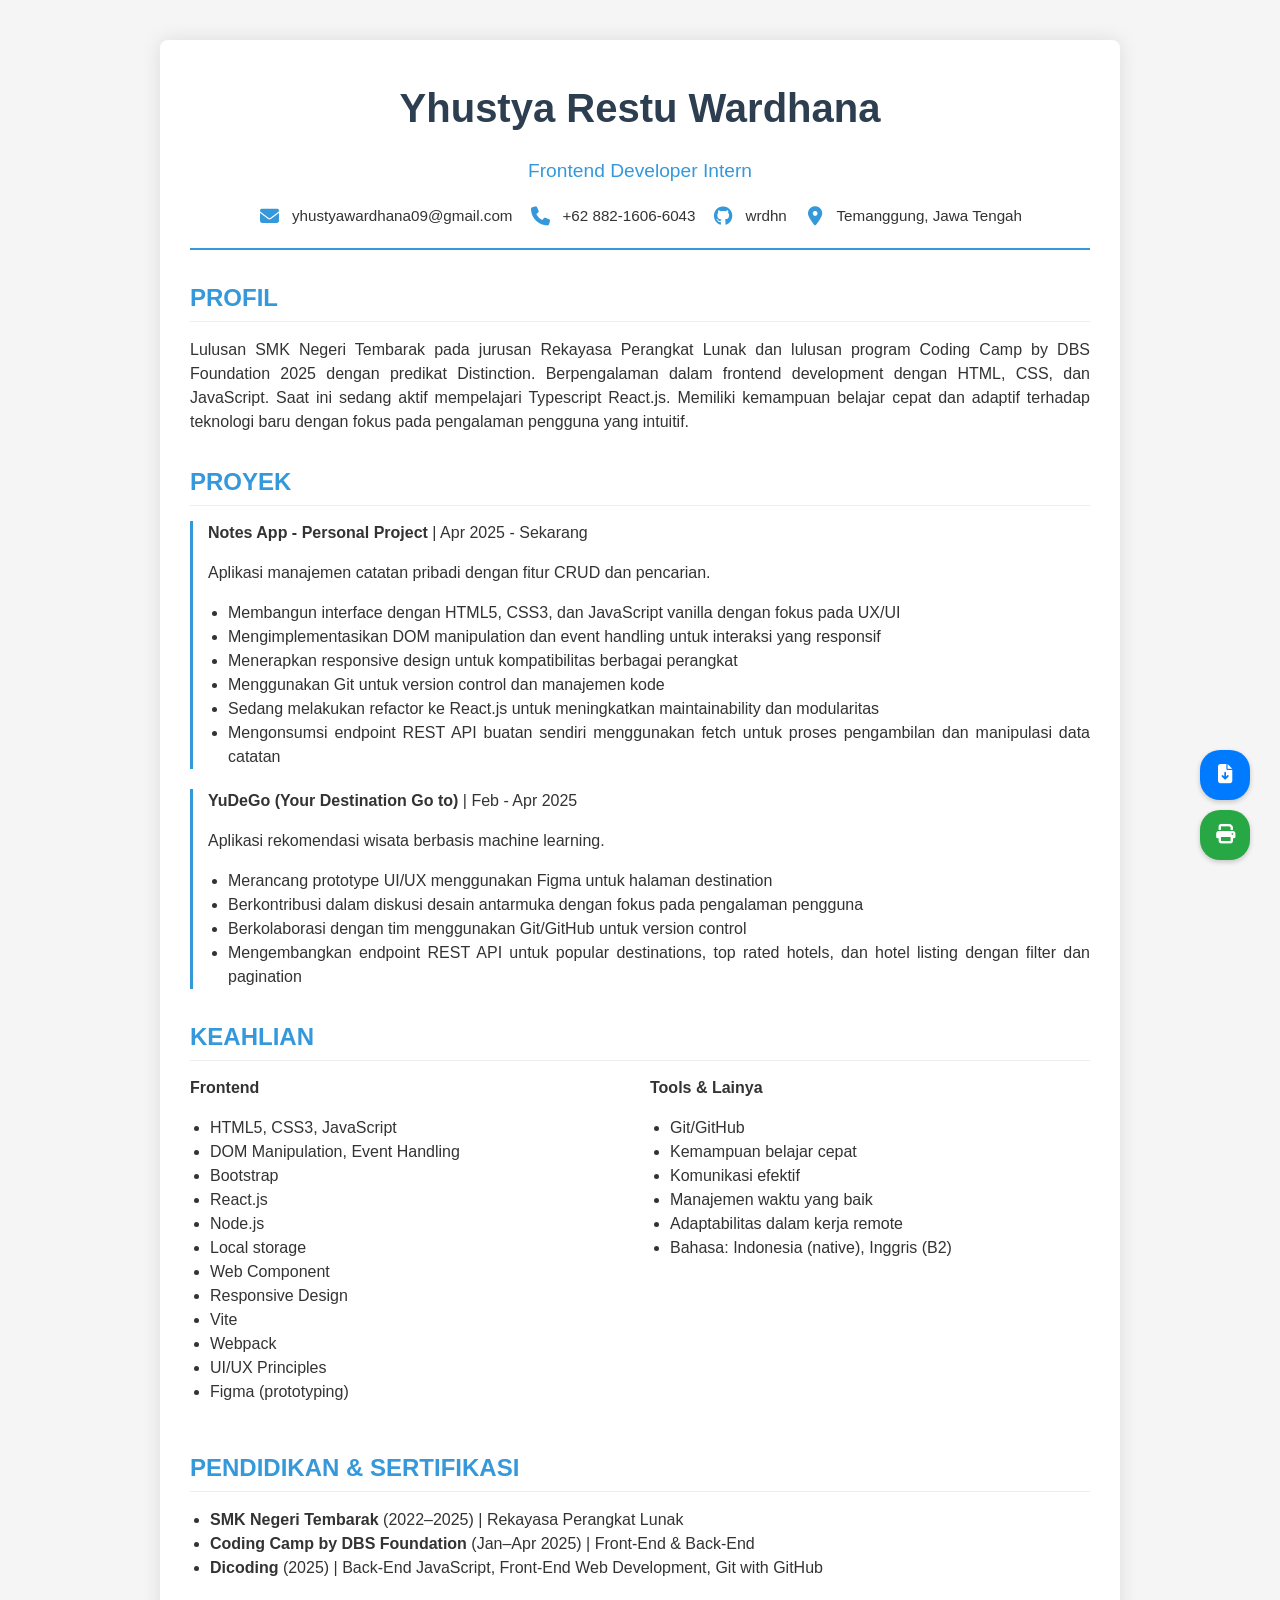
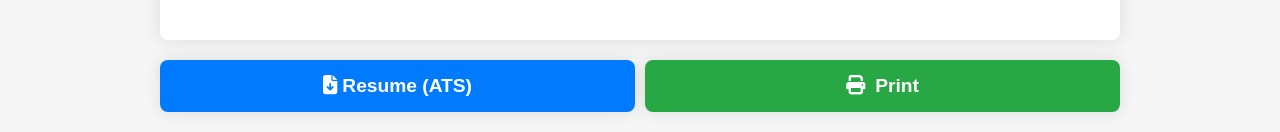
==== commit bf925abf: "Refactor index.html for consistent section headings formatting" ====
--- a/index.html
+++ b/index.html
@@ -45,7 +45,7 @@
       </header>
 
       <section>
-        <h2>Profil</h2>
+        <h2>PROFIL</h2>
         <p>
           Lulusan SMK Negeri Tembarak pada jurusan Rekayasa Perangkat Lunak dan
           lulusan program Coding Camp by DBS Foundation 2025 dengan predikat
@@ -57,7 +57,7 @@
       </section>
 
       <section>
-        <h2>Proyek</h2>
+        <h2>PROYEK</h2>
 
         <div class="project">
           <strong>Notes App - Personal Project</strong> | Apr 2025 - Sekarang
@@ -114,7 +114,7 @@
       </section>
 
       <section>
-        <h2>Keahlian</h2>
+        <h2>KEAHLIAN</h2>
         <div class="skills-columns">
           <div>
             <strong>Frontend </strong>
